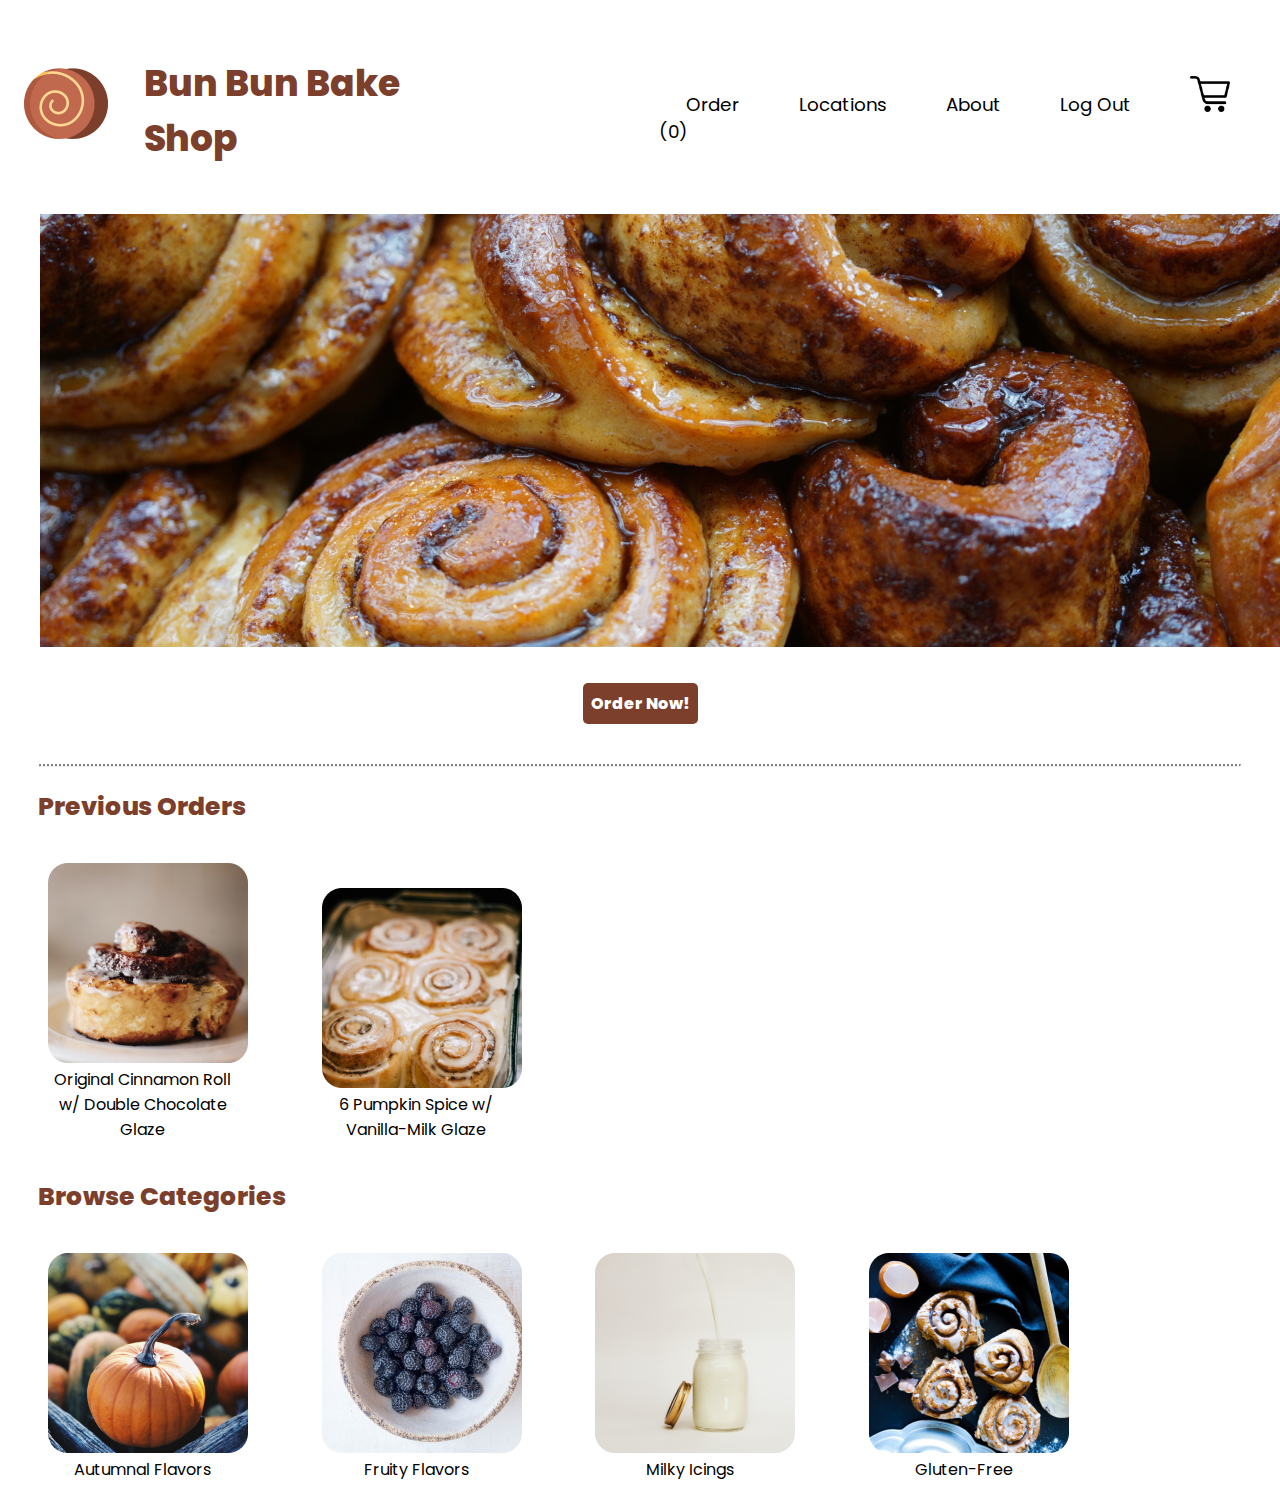
==== index.html @ 149847e1 "copied files from 6a" ====
<!DOCTYPE html>
<html lang="en"> 

<head>
	<meta charset="UTF-8">
	<meta name="viewport" content="width=device-width, initial-scale=1.0">

	<!-- javascript -->
    <!-- <script src="assets/js/main.js" type="text/javascript"></script> -->

	<title>Bun Bun Bake Shop</title>

	<!-- Poppins font  -->
  	<link rel="preconnect" href="https://fonts.googleapis.com">
	<link rel="preconnect" href="https://fonts.gstatic.com" crossorigin>
	<link href="https://fonts.googleapis.com/css2?family=Poppins:wght@400;800&display=swap" rel="stylesheet">

	<!-- Logo and Name in Top Tab -->
	<link rel="shortcut icon" type="image/png" href="images/logo.png">
	
	<!-- css -->
	<link rel="stylesheet" type="text/css" href="assets/css/style.css">
	<!-- javascript -->
    <script src="assets/js/main.js" type="text/javascript"></script>
</head>
<body>
	<header>


	<!-- Logo -->
		<div id="topbar">
			<div><a href="index.html" class="title" id="title-image"><img src="images/logo.png" alt="Logo"/></a></div>
			<div><a href="index.html" class="title" id="title-text">Bun Bun Bake Shop</a>
		</div>
		

	<!-- Nav -->
			<div>
				<nav>
					<ul>
						<li><a href="product-browsing.html">Order</a></li>
						<li>Locations</li>
						<li>About</li>
						<li>Log Out</li>
						<li><a href="cart.html"><img class="icon" src="images/cart.png" alt="Cart"/></a>(0)</li>
					</ul>
				</nav>
			</div>
		</div>
	</header>

	<!-- Home -->
	<div id="home-pic">
		<div><img src="images/home.png" alt="Cinnamon Rolls" /></div>
	</div>

	<!-- Order Now Button -->
	<div id="order-button">
		<div><button type="button">Order Now!</button></div>
	</div>

	<!-- Border -->

	<hr>

	<!-- Previous Orders -->
	<h2>Previous Orders </h2>

	<div id="previous-orders">
		<figure>
 			<img src="images/original.png" alt="1 Original w/ Double Chocolate Glaze" />
 			<figcaption>Original Cinnamon Roll w/ Double Chocolate Glaze</figcaption>
		</figure>

		<figure>
 			<img src="images/pumpkinspice.png" alt="6 Pumpkin Spice w/ Vanilla-Milk Glaze" />
 			<figcaption>6 Pumpkin Spice w/ Vanilla-Milk Glaze</figcaption>
		</figure>
	</div>


	<!-- Categories -->
	<h2>Browse Categories </h2>
		<div id="browse-categories">

			<figure>
	 			<img src="images/autumnal.png" alt="Autumnal Flavors" />
	 			<figcaption>Autumnal Flavors</figcaption>
			</figure>

			<figure>
	 			<img src="images/fruity.png" alt="Fruity Flavors" />
	 			<figcaption>Fruity Flavors</figcaption>
			</figure> 

			<figure>
	 			<img src="images/milky.png" alt="Milky Icings" />
	 			<figcaption>Milky Icings</figcaption>
			</figure>

			<figure>
	 			<img src="images/gf.png" alt="Gluten-Free" />
	 			<figcaption>Gluten-Free</figcaption>
			</figure>

		</div>

</body>

</html>
---- assets/css/style.css ----
/* Back */
 
#back {
	align-items: center;
	display: flex;	
}

#back-icon {
	margin-left: 40px;
	margin-right: 1em;
}

#back-text {
	font-size: 20px;
}

#back-text a {
	text-decoration: none;
}

#back-text a:visited {
	color: black;
	text-decoration: none;	
}

/* Cart */
#add_to_cart_btn {
	color: black;
	background-color: #FFFFFF; 
  	border: 2px solid black;
  	border-radius: 5px;
  	font-family: 'Poppins', sans-serif;
  	font-size: 16px;
	font-weight: 400;
	margin-left: 5.7em;
	text-align: center;
  	text-decoration: none;
	padding: 0.5em;
  	width: 45%; 	
}

#add_to_cart_btn_text {
	font-size: 20px;
}

#cart_btn_contents {
	align-items: center;
	display: flex;	
}

#cart-amount {
	display: inline;
}

.cart-border {
	border-top: solid 1px;
	margin-left: 2em;
	width:60%;
}

.cart-image {
	padding-left: 1.5em;
}

#cart-total {
	vertical-align: middle;
}

#checkout-btn {	
	color: black;
	background-color: #EFD9BF; 
  	border: 2px solid black;
  	border-radius: 10px;
  	font-family: 'Poppins', sans-serif;
  	font-size: 20px;
	font-weight: 400;
	text-align: center;
  	text-decoration: none;	
  	vertical-align: middle;
}

#individual-items-in-cart {
	border: 1px solid;
	display: inline;
 	position: relative;
	width: 67%;
}

.product-in-cart-title {
	margin-left: 4.7em;
}

.remove-from-cart-btn {
	background-color: white;
	border: none;
	color: black;
	font-family: 'Poppins', sans-serif;
	font-size: 15px;
	font-weight: 400;
	margin: 0;
	text-decoration: underline;
	padding-left: 6.4em;
}

.remove-from-cart-btn:hover {
	color: #E6C3B8;
}

.remove-from-cart-btn:active {
	color: #C0694E;
}

#summary-card {
	background-color: #F5E7E3;
	border-radius: 10px;
	float: right;
	height: 90%;
	margin-left: 2em;
	margin-right: 4em;
	padding: 0em 2em 2em 2em;
	width: 22%;
}

/* Dropdowns */

.glazing_dropdown {
	font-family: 'Poppins', sans-serif;
	padding-left: 6em;	
}

.glazing_options {
	border: 1.25px solid black;
	border-radius: 5px;
	font-family: 'Poppins', sans-serif;
}


#locations_dropdown {
	font-family: 'Poppins', sans-serif;
	margin-left: 2em;
	padding-bottom: 3em;
}

#locations_options {
	border: 1.25px solid black;
	border-radius: 5px;
	font-family: 'Poppins', sans-serif;
}


.quantity_dropdown {
	font-family: 'Poppins', sans-serif;
	padding-left: 6em;	
}

.quantity_options {
	border: 1.25px solid black;
	border-radius: 5px;
	font-family: 'Poppins', sans-serif;
}

/* Icons */
.icon {
    height: auto;
    width: 40px;
}

/* Indented */
.indented_one_tab {
	margin-left: 1em;
}

.page_header {
	margin-left: 2em;
}

/* Items on Product Browsing Page */

#items {
	align-items: center;
	display: block;	
  	margin-left: auto;
  	margin-right: auto;
  	padding-bottom: 2em;
	vertical-align: top; /* so all figures are vertically aligned at the top*/
  	width: 95%;
}

#items figure {
	margin-left: 5em;
	margin-right: 5em;
	max-width: 100%;
}

/* Main Picture on Home */

#home-pic {
	align-items: center;
	display: block;
	height: 100%;
  	margin-left: auto;
  	margin-right: auto;
  	padding-bottom: 2em;
  	width: 95%;
}

/* Order Button */

#order-button {
  	padding-bottom: 2em;
}

/* Product Details */

#first_glaze {
	margin-left: 3.7em;
}

#first_quantity {
	margin-left: 2em;
}

#glaze_second_row {
	margin-left: 13.2em;
}

#price {
	font-weight: 600;
}

.product_details img {
	margin-left: 1em;
}

.product_details p {
	font-size: 22px;
	margin-left: 4em;
}

.product_details_and_image {
	display: flex;
}


#product_detail_image {
	display: block;
	margin-left: 4.5em;
	padding-bottom: 2em;
  	width: 40%;
}

.glaze_button {
	align-items: center;
	background-color: #EEEBE9; 
  	border-color: black; 
  	border-radius: 5px;
  	color: black;
	display: block;
	font-family: 'Poppins', sans-serif;
	font-weight: 400;
  	font-size: 16px;
  	height: 10%;
  	margin: 10px;
  	text-align: center;
  	text-decoration: none;
}

.product_detail_info {
	align-items: center;
	display: flex;	
}

.quantity_button {
	color: black;
	background-color: white; 
	border: black solid 2px;
	border-radius: 50%;
	display:block;
	font-size: 20px;
	font-weight: 400;
  	height: 50px;
  	margin-right: 0.75em;
  	width: 50px;
}

/* Sections on Home */

#browse-categories {
	vertical-align: top /* so all figures are vertically aligned at the top*/
}


#previous-orders {
	vertical-align: top /* so all figures are vertically aligned at the top*/
}

/* Top Row */

.title {
	color: #7C3F2C;
	font-family: 'Poppins', sans-serif;
	font-weight: 800;
	font-size: 2.25em;
	padding-right: 5em;
	text-decoration: none;
	
}

.title a {
	color: #7C3F2C;
	text-decoration: none;
}

#topbar {
	align-items: center;
	display: flex;
	padding: 3em 1em;
}

#title-image {
	padding-right: 1em;
	height: 100%;
	width: 100%;
}

/* Built-In */
a {
	color: black;
}
button {
	align-items: center;
	background-color: #7C3F2C; 
  	border: none;
  	border-radius: 5px;
  	color: white;
	display: block;
	font-family: 'Poppins', sans-serif;
	font-weight: 800;
  	font-size: 16px;
  	margin-left: auto;
  	margin-right: auto;
  	padding: 0.5em;
  	text-align: center;
  	text-decoration: none;
}
figcaption {
	caption-side:bottom;
	display: inline-block;
	font-family: 'Poppins', sans-serif;
	max-width: 100%;
}

figure {
    display: inline-block;
    max-width: 15%; 
    text-align: center;  
}

hr {
	border-top: dotted 2px;
	width: 95%;
}


h2 {
	padding-left: 1.2em;
	color: #7C3F2C;
	font-family: 'Poppins', sans-serif;
  	font-size: 25px;
  	font-weight: 800;
}

h4 {
	font-size: 22px;
	font-family: 'Poppins', sans-serif;
  	font-weight: 800;
}

nav {
	align-items: center;
	display: flex;
	padding-left: 5px;	
}

nav a {
	color: black;
	text-decoration: none;
}

nav a:visited {
	color: black;
}

nav ul {
	list-style-type: none;
 	margin: 0;
 	padding: 0;
}

nav li {
	display: inline;
	font-family: 'Poppins', sans-serif;
	font-size: 1.15em;
	padding: 1em 1.5em;	
}


span {
	font-family: 'Poppins', sans-serif;
	font-size: 20px;
}

p {
	font-family: 'Poppins', sans-serif;
}
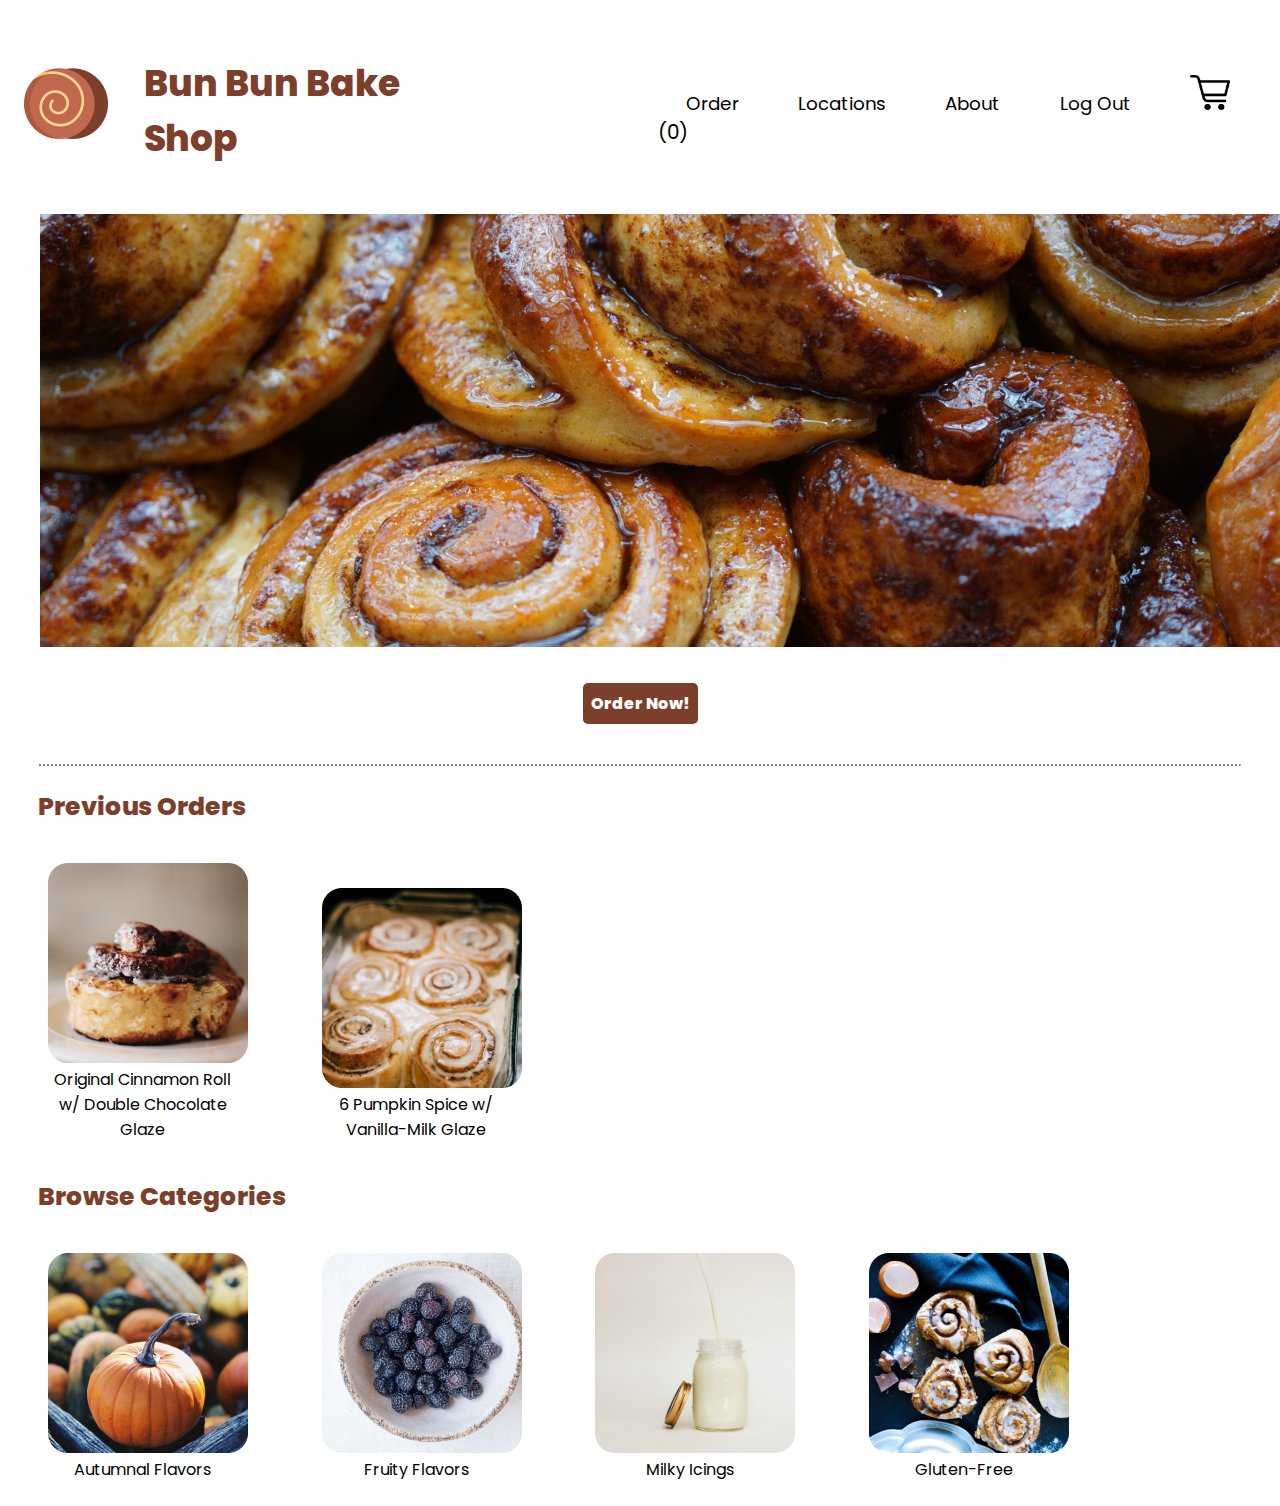
==== commit 544776fb: "got cart amount in nav to save across pages" ====
--- a/index.html
+++ b/index.html
@@ -23,7 +23,7 @@
 	<!-- javascript -->
     <script src="assets/js/main.js" type="text/javascript"></script>
 </head>
-<body>
+<body onload="onLoad()">
 	<header>
 
 
@@ -42,7 +42,7 @@
 						<li>Locations</li>
 						<li>About</li>
 						<li>Log Out</li>
-						<li><a href="cart.html"><img class="icon" src="images/cart.png" alt="Cart"/></a>(0)</li>
+						<li><a href="cart.html"><img class="icon" src="images/cart.png" alt="Cart"/></a><span class="cart-amount">(0)</span></li>
 					</ul>
 				</nav>
 			</div>
--- a/assets/css/style.css
+++ b/assets/css/style.css
@@ -48,7 +48,7 @@
 	display: flex;	
 }
 
-#cart-amount {
+.cart-amount {
 	display: inline;
 }
 
